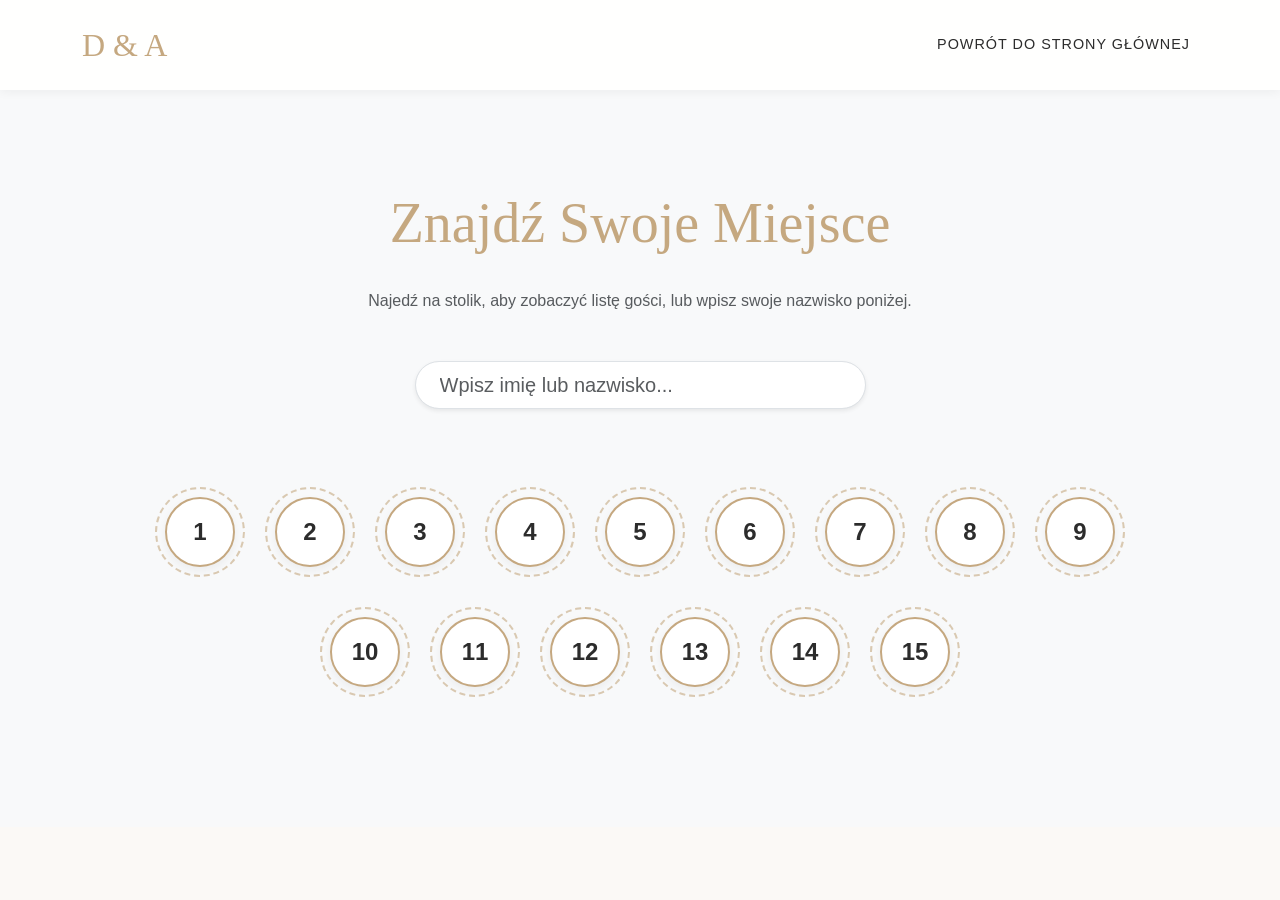
==== stolik.html @ 6620b1ae "New functions" ====
<!DOCTYPE html>
<html lang="pl">
<head>
    <meta charset="UTF-8">
    <meta name="viewport" content="width=device-width, initial-scale=1.0">
    <title>Plan Stolików | Dominika & Adrian</title>
    <link href="https://cdn.jsdelivr.net/npm/bootstrap@5.3.2/dist/css/bootstrap.min.css" rel="stylesheet">
    <link rel="stylesheet" href="style.css">
</head>
<body>

    <nav class="navbar navbar-expand-lg navbar-light sticky-top py-3">
        <div class="container">
            <a class="navbar-brand font-serif" href="index.html">D & A</a>
            <div class="navbar-nav">
                <a class="nav-link" href="index.html">Powrót do strony głównej</a>
            </div>
        </div>
    </nav>
    <section id="plan-stolow" class="section-padding bg-light">
<div class="container">
        <div class="text-center mb-5">
            <h2 class="section-title font-serif">Znajdź Swoje Miejsce</h2>
            <p class="text-muted">Najedź na stolik, aby zobaczyć listę gości, lub wpisz swoje nazwisko poniżej.</p>
        </div>
        
        <div class="row justify-content-center mb-5">
            <div class="col-md-5">
                <input type="text" id="searchInput" class="form-control form-control-lg shadow-sm rounded-pill px-4" placeholder="Wpisz imię lub nazwisko...">
            </div>
        </div>

        <div class="wedding-hall-grid" id="hallGrid">
            </div>
    </div>
</section>

    <script src="script.js"></script>
</body>
</html>
---- style.css ----
:root {
            --wedding-gold: #c5a880;
            --wedding-dark: #2c2c2c;
            --wedding-bg: #fbf9f6;
        }

        body {
            font-family: 'Montserrat', sans-serif;
            background-color: var(--wedding-bg);
            color: var(--wedding-dark);
            scroll-behavior: smooth;
        }

        .font-serif {
            font-family: 'Alex Brush', cursive;
        }

        /* Hero Section */
        .hero-section {
            background: linear-gradient(rgba(0, 0, 0, 0.35), rgba(0, 0, 0, 0.35)), 
                        url('https://images.unsplash.com/photo-1519741497674-611481863552?q=80&w=1920') no-repeat center center;
            background-size: cover;
            height: 100vh;
            display: flex;
            align-items: center;
            justify-content: center;
            color: white;
            text-shadow: 2px 2px 4px rgba(0,0,0,0.5);
        }

        .hero-title {
            font-size: 5.5rem;
            color: #ffffff;
        }

        /* Sekcje */
        .section-padding {
            padding: 100px 0;
        }

        .section-title {
            font-size: 3.5rem;
            color: var(--wedding-gold);
            margin-bottom: 2rem;
        }

        /* Przyciski */
        .btn-wedding {
            background-color: var(--wedding-gold);
            color: white;
            border: none;
            padding: 12px 30px;
            border-radius: 30px;
            transition: all 0.3s ease;
        }

        .btn-wedding:hover {
            background-color: #b3956b;
            color: white;
            transform: translateY(-2px);
            box-shadow: 0 5px 15px rgba(0,0,0,0.1);
        }

        /* Karta Harmonogramu */
        .timeline-card {
            border: none;
            border-left: 3px solid var(--wedding-gold);
            border-radius: 0;
            background: white;
            transition: transform 0.3s;
        }

        .timeline-card:hover {
            transform: translateX(5px);
        }

        /* Nawigacja */
        .navbar {
            background-color: rgba(255, 255, 255, 0.95) !important;
            box-shadow: 0 2px 10px rgba(0,0,0,0.05);
        }

        .navbar-brand {
            font-size: 2rem;
            color: var(--wedding-gold) !important;
        }

        .nav-link {
            color: var(--wedding-dark) !important;
            font-weight: 500;
            text-transform: uppercase;
            font-size: 0.9rem;
            letter-spacing: 1px;
        }

        .nav-link:hover {
            color: var(--wedding-gold) !important;
        }
        
.table-card {
    border: none;
    border-bottom: 3px solid var(--wedding-gold);
    transition: all 0.3s ease;
    cursor: default;
}

.table-card:hover {
    transform: translateY(-10px);
    box-shadow: 0 10px 20px rgba(0,0,0,0.1) !important;
}

#tableContainer .card {
    background-color: #fff;
}
/* Kontener na całą salę */
.wedding-hall-grid {
    display: flex;
    flex-wrap: wrap;
    gap: 50px 40px;
    justify-content: center;
    padding: 40px 0;
    max-width: 1000px;
    margin: 0 auto;
}

/* Pojedynczy element: Stolik + Tooltip */
.table-wrapper {
    position: relative;
    display: flex;
    flex-direction: column;
    align-items: center;
    cursor: pointer;
}

/* Główna ikona stolika */
.table-icon {
    width: 70px;
    height: 70px;
    background-color: #fff;
    border: 2px solid var(--wedding-gold, #c5a880);
    border-radius: 50%;
    display: flex;
    align-items: center;
    justify-content: center;
    font-size: 1.5rem;
    font-weight: 600;
    color: var(--wedding-dark, #2c2c2c);
    transition: all 0.3s ease;
    box-shadow: 0 4px 10px rgba(0,0,0,0.05);
    position: relative;
}

/* Dekoracja imitująca krzesła dookoła stolika */
.table-icon::before {
    content: '';
    position: absolute;
    width: 90px;
    height: 90px;
    border: 2px dashed rgba(197, 168, 128, 0.6);
    border-radius: 50%;
    transition: all 0.3s ease;
}

/* Efekt po najechaniu myszką */
.table-wrapper:hover .table-icon {
    background-color: var(--wedding-gold, #c5a880);
    color: #fff;
    transform: scale(1.05);
}

/* Dymek z listą gości (ukryty domyślnie) */
.guests-tooltip {
    position: absolute;
    bottom: 100%;
    left: 50%;
    transform: translateX(-50%) translateY(-10px);
    background-color: rgba(44, 44, 44, 0.95);
    color: #fff;
    padding: 15px 20px;
    border-radius: 12px;
    width: max-content;
    min-width: 180px;
    opacity: 0;
    visibility: hidden;
    transition: all 0.3s cubic-bezier(0.68, -0.55, 0.265, 1.55);
    z-index: 100;
    pointer-events: none; /* Zapobiega miganiu myszki */
    box-shadow: 0 10px 25px rgba(0,0,0,0.2);
}

/* Trójkącik na dole dymka */
.guests-tooltip::after {
    content: '';
    position: absolute;
    top: 100%;
    left: 50%;
    transform: translateX(-50%);
    border-width: 8px;
    border-style: solid;
    border-color: rgba(44, 44, 44, 0.95) transparent transparent transparent;
}

/* Wyświetlenie dymka przy najechaniu na stolik */
.table-wrapper:hover .guests-tooltip {
    opacity: 1;
    visibility: visible;
    transform: translateX(-50%) translateY(-25px);
}

/* Wnętrze dymka */
.tooltip-title {
    color: var(--wedding-gold, #c5a880);
    font-family: 'Alex Brush', cursive;
    font-size: 1.8rem;
    border-bottom: 1px solid rgba(255,255,255,0.1);
    padding-bottom: 5px;
    margin-bottom: 10px;
    text-align: center;
}

.guests-list {
    list-style: none;
    padding: 0;
    margin: 0;
    font-size: 0.9rem;
    line-height: 1.6;
    text-align: center;
}

/* EFEKT WYSZUKIWANIA - Świecący stolik */
.table-icon.glow {
    background-color: var(--wedding-gold, #c5a880);
    color: #fff;
    box-shadow: 0 0 25px 5px rgba(197, 168, 128, 0.7);
    border-color: #fff;
    transform: scale(1.1);
}

.table-icon.glow::before {
    border-color: var(--wedding-gold, #c5a880);
    border-style: solid;
    animation: pulse 1.5s infinite;
}

@keyframes pulse {
    0% { transform: scale(1); opacity: 0.8; }
    50% { transform: scale(1.1); opacity: 0.3; }
    100% { transform: scale(1); opacity: 0.8; }
}
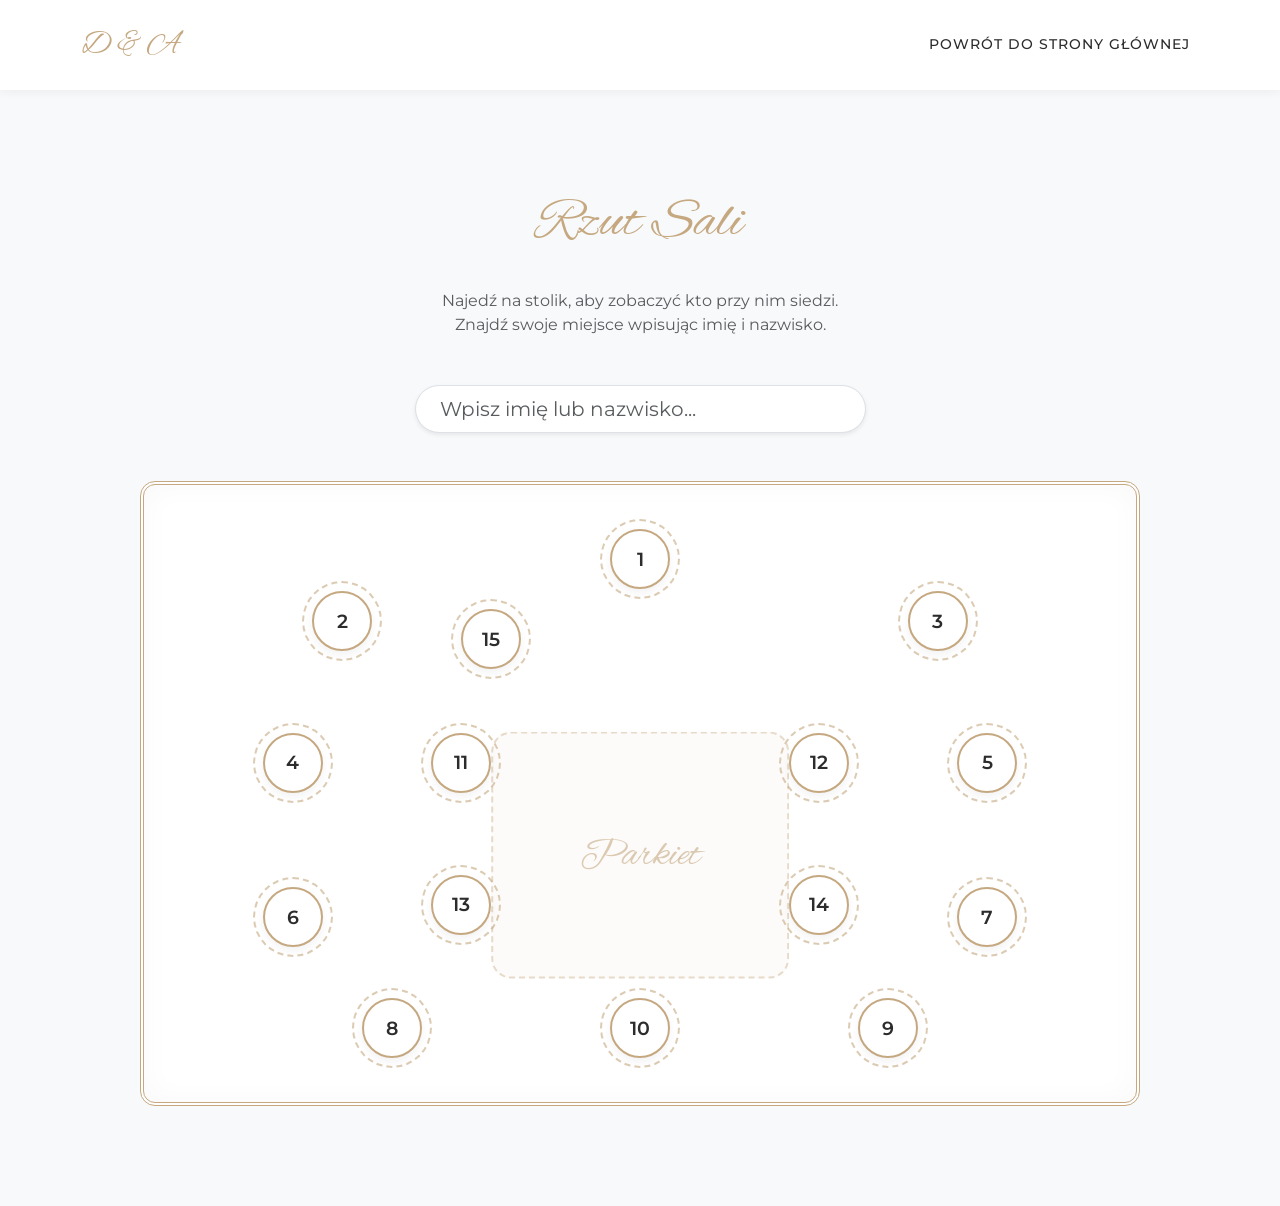
==== commit 7db9ec3b: "New functionsv1.02" ====
--- a/stolik.html
+++ b/stolik.html
@@ -4,7 +4,13 @@
     <meta charset="UTF-8">
     <meta name="viewport" content="width=device-width, initial-scale=1.0">
     <title>Plan Stolików | Dominika & Adrian</title>
+    
     <link href="https://cdn.jsdelivr.net/npm/bootstrap@5.3.2/dist/css/bootstrap.min.css" rel="stylesheet">
+    
+    <link rel="preconnect" href="https://fonts.googleapis.com">
+    <link rel="preconnect" href="https://fonts.gstatic.com" crossorigin>
+    <link href="https://fonts.googleapis.com/css2?family=Alex+Brush&family=Montserrat:wght@300;400;600&display=swap" rel="stylesheet">
+    
     <link rel="stylesheet" href="style.css">
 </head>
 <body>
@@ -17,23 +23,25 @@
             </div>
         </div>
     </nav>
-    <section id="plan-stolow" class="section-padding bg-light">
-<div class="container">
-        <div class="text-center mb-5">
-            <h2 class="section-title font-serif">Znajdź Swoje Miejsce</h2>
-            <p class="text-muted">Najedź na stolik, aby zobaczyć listę gości, lub wpisz swoje nazwisko poniżej.</p>
+
+    <section id="plan-sali" class="section-padding bg-light">
+        <div class="container">
+            <div class="text-center mb-5">
+                <h2 class="section-title font-serif">Rzut Sali</h2>
+                <p class="text-muted">Najedź na stolik, aby zobaczyć kto przy nim siedzi.<br>Znajdź swoje miejsce wpisując imię i nazwisko.</p>
+            </div>
+            
+            <div class="row justify-content-center mb-5">
+                <div class="col-md-5">
+                    <input type="text" id="searchInput" class="form-control form-control-lg shadow-sm rounded-pill px-4" placeholder="Wpisz imię lub nazwisko...">
+                </div>
+            </div>
+
+            <div class="wedding-hall-map" id="hallMap">
+                <div class="dance-floor">Parkiet</div>
+                </div>
         </div>
-        
-        <div class="row justify-content-center mb-5">
-            <div class="col-md-5">
-                <input type="text" id="searchInput" class="form-control form-control-lg shadow-sm rounded-pill px-4" placeholder="Wpisz imię lub nazwisko...">
-            </div>
-        </div>
-
-        <div class="wedding-hall-grid" id="hallGrid">
-            </div>
-    </div>
-</section>
+    </section>
 
     <script src="script.js"></script>
 </body>
--- a/style.css
+++ b/style.css
@@ -1,148 +1,156 @@
 :root {
-            --wedding-gold: #c5a880;
-            --wedding-dark: #2c2c2c;
-            --wedding-bg: #fbf9f6;
-        }
-
-        body {
-            font-family: 'Montserrat', sans-serif;
-            background-color: var(--wedding-bg);
-            color: var(--wedding-dark);
-            scroll-behavior: smooth;
-        }
-
-        .font-serif {
-            font-family: 'Alex Brush', cursive;
-        }
-
-        /* Hero Section */
-        .hero-section {
-            background: linear-gradient(rgba(0, 0, 0, 0.35), rgba(0, 0, 0, 0.35)), 
-                        url('https://images.unsplash.com/photo-1519741497674-611481863552?q=80&w=1920') no-repeat center center;
-            background-size: cover;
-            height: 100vh;
-            display: flex;
-            align-items: center;
-            justify-content: center;
-            color: white;
-            text-shadow: 2px 2px 4px rgba(0,0,0,0.5);
-        }
-
-        .hero-title {
-            font-size: 5.5rem;
-            color: #ffffff;
-        }
-
-        /* Sekcje */
-        .section-padding {
-            padding: 100px 0;
-        }
-
-        .section-title {
-            font-size: 3.5rem;
-            color: var(--wedding-gold);
-            margin-bottom: 2rem;
-        }
-
-        /* Przyciski */
-        .btn-wedding {
-            background-color: var(--wedding-gold);
-            color: white;
-            border: none;
-            padding: 12px 30px;
-            border-radius: 30px;
-            transition: all 0.3s ease;
-        }
-
-        .btn-wedding:hover {
-            background-color: #b3956b;
-            color: white;
-            transform: translateY(-2px);
-            box-shadow: 0 5px 15px rgba(0,0,0,0.1);
-        }
-
-        /* Karta Harmonogramu */
-        .timeline-card {
-            border: none;
-            border-left: 3px solid var(--wedding-gold);
-            border-radius: 0;
-            background: white;
-            transition: transform 0.3s;
-        }
-
-        .timeline-card:hover {
-            transform: translateX(5px);
-        }
-
-        /* Nawigacja */
-        .navbar {
-            background-color: rgba(255, 255, 255, 0.95) !important;
-            box-shadow: 0 2px 10px rgba(0,0,0,0.05);
-        }
-
-        .navbar-brand {
-            font-size: 2rem;
-            color: var(--wedding-gold) !important;
-        }
-
-        .nav-link {
-            color: var(--wedding-dark) !important;
-            font-weight: 500;
-            text-transform: uppercase;
-            font-size: 0.9rem;
-            letter-spacing: 1px;
-        }
-
-        .nav-link:hover {
-            color: var(--wedding-gold) !important;
-        }
-        
-.table-card {
+    --wedding-gold: #c5a880;
+    --wedding-dark: #2c2c2c;
+    --wedding-bg: #fbf9f6;
+}
+
+body {
+    font-family: 'Montserrat', sans-serif;
+    background-color: var(--wedding-bg);
+    color: var(--wedding-dark);
+    scroll-behavior: smooth;
+}
+
+.font-serif {
+    font-family: 'Alex Brush', cursive;
+}
+
+/* Hero Section */
+.hero-section {
+    background: linear-gradient(rgba(0, 0, 0, 0.35), rgba(0, 0, 0, 0.35)), 
+                url('https://images.unsplash.com/photo-1519741497674-611481863552?q=80&w=1920') no-repeat center center;
+    background-size: cover;
+    height: 100vh;
+    display: flex;
+    align-items: center;
+    justify-content: center;
+    color: white;
+    text-shadow: 2px 2px 4px rgba(0,0,0,0.5);
+}
+
+.hero-title {
+    font-size: 5.5rem;
+    color: #ffffff;
+}
+
+/* Sekcje */
+.section-padding {
+    padding: 100px 0;
+}
+
+.section-title {
+    font-size: 3.5rem;
+    color: var(--wedding-gold);
+    margin-bottom: 2rem;
+}
+
+/* Przyciski */
+.btn-wedding {
+    background-color: var(--wedding-gold);
+    color: white;
     border: none;
-    border-bottom: 3px solid var(--wedding-gold);
+    padding: 12px 30px;
+    border-radius: 30px;
     transition: all 0.3s ease;
-    cursor: default;
-}
-
-.table-card:hover {
-    transform: translateY(-10px);
-    box-shadow: 0 10px 20px rgba(0,0,0,0.1) !important;
-}
-
-#tableContainer .card {
+}
+
+.btn-wedding:hover {
+    background-color: #b3956b;
+    color: white;
+    transform: translateY(-2px);
+    box-shadow: 0 5px 15px rgba(0,0,0,0.1);
+}
+
+/* Karta Harmonogramu */
+.timeline-card {
+    border: none;
+    border-left: 3px solid var(--wedding-gold);
+    border-radius: 0;
+    background: white;
+    transition: transform 0.3s;
+}
+
+.timeline-card:hover {
+    transform: translateX(5px);
+}
+
+/* Nawigacja */
+.navbar {
+    background-color: rgba(255, 255, 255, 0.95) !important;
+    box-shadow: 0 2px 10px rgba(0,0,0,0.05);
+}
+
+.navbar-brand {
+    font-size: 2rem;
+    color: var(--wedding-gold) !important;
+}
+
+.nav-link {
+    color: var(--wedding-dark) !important;
+    font-weight: 500;
+    text-transform: uppercase;
+    font-size: 0.9rem;
+    letter-spacing: 1px;
+}
+
+.nav-link:hover {
+    color: var(--wedding-gold) !important;
+}
+
+/* ---- MAPA SALI WESELNEJ ---- */
+.wedding-hall-map {
+    position: relative;
+    width: 100%;
+    max-width: 1000px;
+    aspect-ratio: 16 / 10;
+    margin: 0 auto;
     background-color: #fff;
-}
-/* Kontener na całą salę */
-.wedding-hall-grid {
-    display: flex;
-    flex-wrap: wrap;
-    gap: 50px 40px;
+    border: 4px double var(--wedding-gold, #c5a880);
+    border-radius: 15px;
+    box-shadow: inset 0 0 30px rgba(0,0,0,0.03);
+}
+
+/* Wirtualny parkiet na środku */
+.dance-floor {
+    position: absolute;
+    top: 60%;
+    left: 50%;
+    transform: translate(-50%, -50%);
+    width: 30%;
+    height: 40%;
+    border: 2px dashed rgba(197, 168, 128, 0.4);
+    border-radius: 20px;
+    display: flex;
+    align-items: center;
     justify-content: center;
-    padding: 40px 0;
-    max-width: 1000px;
-    margin: 0 auto;
-}
-
-/* Pojedynczy element: Stolik + Tooltip */
+    font-family: 'Alex Brush', cursive;
+    font-size: 2.5rem;
+    color: rgba(197, 168, 128, 0.6);
+    background: rgba(197, 168, 128, 0.05);
+}
+
+/* Kontener pojedynczego stolika */
 .table-wrapper {
-    position: relative;
+    position: absolute;
+    transform: translate(-50%, -50%);
     display: flex;
     flex-direction: column;
     align-items: center;
     cursor: pointer;
-}
-
-/* Główna ikona stolika */
+    z-index: 2;
+}
+
+/* Ikona stolika */
 .table-icon {
-    width: 70px;
-    height: 70px;
+    width: 60px;
+    height: 60px;
     background-color: #fff;
     border: 2px solid var(--wedding-gold, #c5a880);
     border-radius: 50%;
     display: flex;
     align-items: center;
     justify-content: center;
-    font-size: 1.5rem;
+    font-size: 1.2rem;
     font-weight: 600;
     color: var(--wedding-dark, #2c2c2c);
     transition: all 0.3s ease;
@@ -150,30 +158,30 @@
     position: relative;
 }
 
-/* Dekoracja imitująca krzesła dookoła stolika */
+/* Krzesła dookoła */
 .table-icon::before {
     content: '';
     position: absolute;
-    width: 90px;
-    height: 90px;
+    width: 80px;
+    height: 80px;
     border: 2px dashed rgba(197, 168, 128, 0.6);
     border-radius: 50%;
     transition: all 0.3s ease;
 }
 
-/* Efekt po najechaniu myszką */
+.table-wrapper:hover { z-index: 10; }
 .table-wrapper:hover .table-icon {
     background-color: var(--wedding-gold, #c5a880);
     color: #fff;
-    transform: scale(1.05);
-}
-
-/* Dymek z listą gości (ukryty domyślnie) */
+    transform: scale(1.1);
+}
+
+/* Dymek z gośćmi */
 .guests-tooltip {
     position: absolute;
-    bottom: 100%;
+    bottom: 110%;
     left: 50%;
-    transform: translateX(-50%) translateY(-10px);
+    transform: translateX(-50%) translateY(10px);
     background-color: rgba(44, 44, 44, 0.95);
     color: #fff;
     padding: 15px 20px;
@@ -182,13 +190,11 @@
     min-width: 180px;
     opacity: 0;
     visibility: hidden;
-    transition: all 0.3s cubic-bezier(0.68, -0.55, 0.265, 1.55);
-    z-index: 100;
-    pointer-events: none; /* Zapobiega miganiu myszki */
+    transition: all 0.2s;
+    pointer-events: none;
     box-shadow: 0 10px 25px rgba(0,0,0,0.2);
 }
 
-/* Trójkącik na dole dymka */
 .guests-tooltip::after {
     content: '';
     position: absolute;
@@ -200,14 +206,12 @@
     border-color: rgba(44, 44, 44, 0.95) transparent transparent transparent;
 }
 
-/* Wyświetlenie dymka przy najechaniu na stolik */
 .table-wrapper:hover .guests-tooltip {
     opacity: 1;
     visibility: visible;
-    transform: translateX(-50%) translateY(-25px);
-}
-
-/* Wnętrze dymka */
+    transform: translateX(-50%) translateY(0);
+}
+
 .tooltip-title {
     color: var(--wedding-gold, #c5a880);
     font-family: 'Alex Brush', cursive;
@@ -219,31 +223,47 @@
 }
 
 .guests-list {
-    list-style: none;
-    padding: 0;
-    margin: 0;
-    font-size: 0.9rem;
-    line-height: 1.6;
-    text-align: center;
-}
-
-/* EFEKT WYSZUKIWANIA - Świecący stolik */
+    list-style: none; padding: 0; margin: 0;
+    font-size: 0.9rem; line-height: 1.6; text-align: center;
+}
+
+/* EFEKT ŚWIECENIA PO WYSZUKANIU */
 .table-icon.glow {
     background-color: var(--wedding-gold, #c5a880);
     color: #fff;
-    box-shadow: 0 0 25px 5px rgba(197, 168, 128, 0.7);
+    box-shadow: 0 0 25px 8px rgba(197, 168, 128, 0.8);
     border-color: #fff;
-    transform: scale(1.1);
-}
-
-.table-icon.glow::before {
+    transform: scale(1.15);
+}
+
+.table-icon.glow::before { 
+    border-style: solid; 
     border-color: var(--wedding-gold, #c5a880);
-    border-style: solid;
-    animation: pulse 1.5s infinite;
+    animation: pulse 1.5s infinite; 
 }
 
 @keyframes pulse {
     0% { transform: scale(1); opacity: 0.8; }
     50% { transform: scale(1.1); opacity: 0.3; }
     100% { transform: scale(1); opacity: 0.8; }
+}
+
+/* --- RWD: TELEFONY --- */
+@media (max-width: 768px) {
+    .wedding-hall-map {
+        aspect-ratio: auto;
+        min-height: auto;
+        display: flex;
+        flex-wrap: wrap;
+        justify-content: center;
+        gap: 40px 20px;
+        padding: 40px 10px;
+        border: none;
+    }
+    .table-wrapper {
+        position: relative;
+        top: auto !important; left: auto !important;
+        transform: none !important;
+    }
+    .dance-floor { display: none; }
 }
